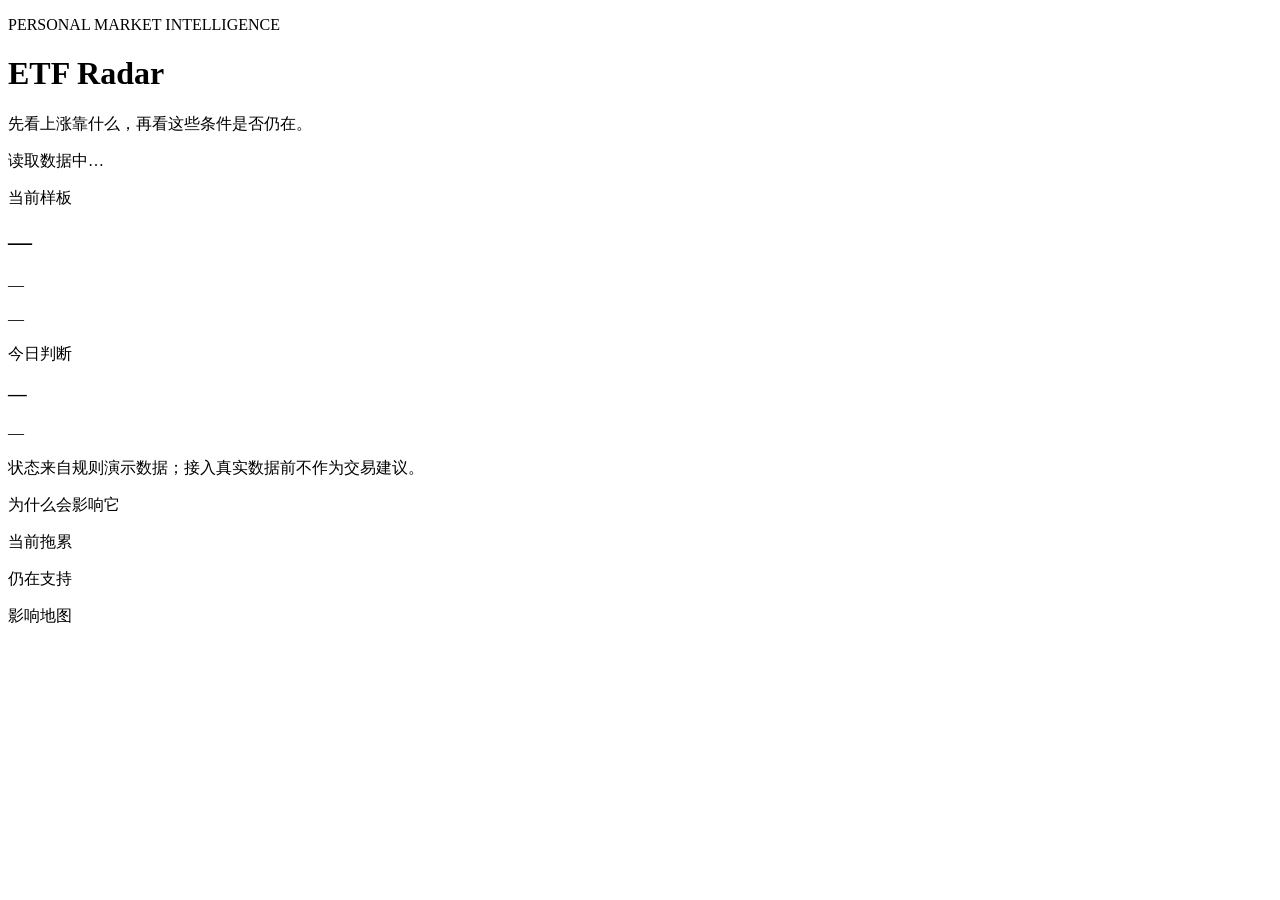
==== index.html @ 610e69da "Add ETF Radar dashboard" ====
<!doctype html>
<html lang="zh-CN">
<head>
  <meta charset="utf-8">
  <meta name="viewport" content="width=device-width, initial-scale=1">
  <title>ETF Radar · 个人情报雷达</title>
  <link rel="stylesheet" href="style.css">
</head>
<body>
  <header class="topbar">
    <div>
      <p class="eyebrow">PERSONAL MARKET INTELLIGENCE</p>
      <h1>ETF Radar</h1>
      <p class="subtitle">先看上涨靠什么，再看这些条件是否仍在。</p>
    </div>
    <div id="updateMeta" class="update-meta">读取数据中…</div>
  </header>

  <main id="app" class="page">
    <section class="hero">
      <div>
        <p class="eyebrow">当前样板</p>
        <h2 id="etfName">—</h2>
        <p id="trackingIndex" class="muted">—</p>
      </div>
      <div id="alertBadge" class="alert-badge">—</div>
    </section>

    <section class="grid metrics" id="metrics"></section>

    <section class="grid two-col">
      <article class="panel">
        <p class="section-label">今日判断</p>
        <h3 id="actionTitle">—</h3>
        <p id="actionText" class="action-text">—</p>
        <p class="disclaimer">状态来自规则演示数据；接入真实数据前不作为交易建议。</p>
      </article>
      <article class="panel">
        <p class="section-label">为什么会影响它</p>
        <div id="logicChain" class="logic-chain"></div>
      </article>
    </section>

    <section class="grid two-col">
      <article class="panel">
        <p class="section-label bad">当前拖累</p>
        <ul id="negativeSignals" class="signal-list"></ul>
      </article>
      <article class="panel">
        <p class="section-label good">仍在支持</p>
        <ul id="positiveSignals" class="signal-list"></ul>
      </article>
    </section>

    <section class="panel">
      <p class="section-label">影响地图</p>
      <div id="mapGroups" class="map-groups"></div>
    </section>
  </main>

  <script src="app.js"></script>
</body>
</html>
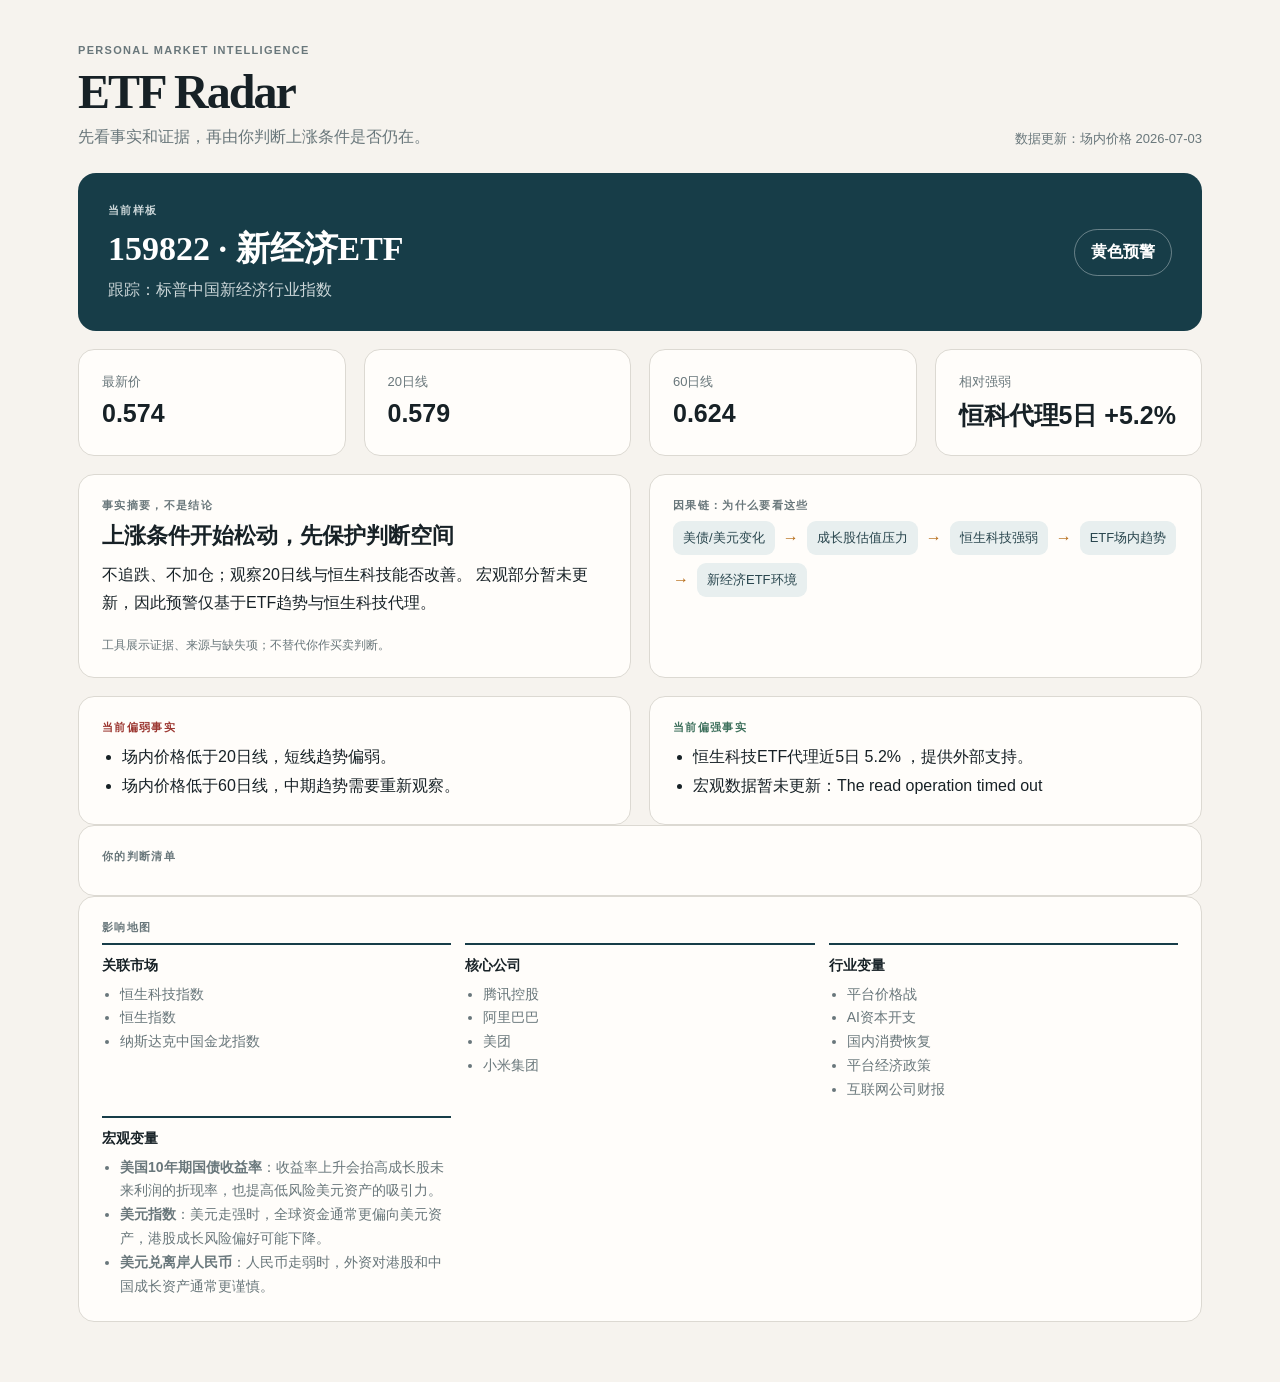
==== commit 05fe9c3b: "Refocus dashboard on evidence not conclusions" ====
--- a/index.html
+++ b/index.html
@@ -11,7 +11,7 @@
     <div>
       <p class="eyebrow">PERSONAL MARKET INTELLIGENCE</p>
       <h1>ETF Radar</h1>
-      <p class="subtitle">先看上涨靠什么，再看这些条件是否仍在。</p>
+      <p class="subtitle">先看事实和证据，再由你判断上涨条件是否仍在。</p>
     </div>
     <div id="updateMeta" class="update-meta">读取数据中…</div>
   </header>
@@ -23,33 +23,38 @@
         <h2 id="etfName">—</h2>
         <p id="trackingIndex" class="muted">—</p>
       </div>
-      <div id="alertBadge" class="alert-badge">—</div>
+      <div id="alertBadge" class="alert-badge">数据状态：—</div>
     </section>
 
     <section class="grid metrics" id="metrics"></section>
 
     <section class="grid two-col">
       <article class="panel">
-        <p class="section-label">今日判断</p>
+        <p class="section-label">事实摘要，不是结论</p>
         <h3 id="actionTitle">—</h3>
         <p id="actionText" class="action-text">—</p>
-        <p class="disclaimer">状态来自规则演示数据；接入真实数据前不作为交易建议。</p>
+        <p class="disclaimer">工具展示证据、来源与缺失项；不替代你作买卖判断。</p>
       </article>
       <article class="panel">
-        <p class="section-label">为什么会影响它</p>
+        <p class="section-label">因果链：为什么要看这些</p>
         <div id="logicChain" class="logic-chain"></div>
       </article>
     </section>
 
     <section class="grid two-col">
       <article class="panel">
-        <p class="section-label bad">当前拖累</p>
+        <p class="section-label bad">当前偏弱事实</p>
         <ul id="negativeSignals" class="signal-list"></ul>
       </article>
       <article class="panel">
-        <p class="section-label good">仍在支持</p>
+        <p class="section-label good">当前偏强事实</p>
         <ul id="positiveSignals" class="signal-list"></ul>
       </article>
+    </section>
+
+    <section class="panel">
+      <p class="section-label">你的判断清单</p>
+      <ol id="decisionChecklist" class="signal-list"></ol>
     </section>
 
     <section class="panel">
--- a/style.css
+++ b/style.css
@@ -0,0 +1 @@
+:root{--bg:#f6f3ee;--ink:#172126;--muted:#69777b;--line:#dcd9d2;--panel:#fffdfa;--navy:#173d48;--amber:#b66b16;--red:#9c3832;--green:#3f715d}*{box-sizing:border-box}body{margin:0;background:var(--bg);color:var(--ink);font-family:Inter,"PingFang SC","Microsoft YaHei",sans-serif}.topbar{max-width:1180px;margin:auto;padding:44px 28px 25px;display:flex;justify-content:space-between;gap:24px;align-items:flex-end}.eyebrow,.section-label{margin:0 0 8px;font-size:11px;font-weight:800;letter-spacing:.12em;color:var(--muted)}h1{font-family:Georgia,"Songti SC",serif;font-size:48px;letter-spacing:-.04em;margin:0}h2{font-family:Georgia,"Songti SC",serif;font-size:34px;margin:0 0 6px}.subtitle,.muted{margin:8px 0 0;color:var(--muted)}.update-meta{font-size:13px;color:var(--muted);text-align:right}.page{max-width:1180px;margin:0 auto;padding:0 28px 60px}.hero{background:var(--navy);color:#fff;padding:30px;border-radius:18px;display:flex;justify-content:space-between;align-items:center;gap:20px}.hero .eyebrow,.hero .muted{color:#cbd6d8}.alert-badge{border:1px solid rgba(255,255,255,.35);padding:12px 16px;border-radius:999px;font-weight:800}.grid{display:grid;gap:18px;margin-top:18px}.metrics{grid-template-columns:repeat(4,1fr)}.two-col{grid-template-columns:1fr 1fr}.panel,.metric{background:var(--panel);border:1px solid var(--line);border-radius:16px;padding:23px}.metric p{margin:0;color:var(--muted);font-size:13px}.metric strong{display:block;margin-top:8px;font-size:25px}.bad{color:var(--red)}.good{color:var(--green)}h3{font-size:22px;margin:0 0 10px}.action-text{line-height:1.75;margin:0}.disclaimer{font-size:12px;color:var(--muted);margin:20px 0 0}.logic-chain{display:flex;flex-wrap:wrap;gap:8px;align-items:center}.logic-chain span{background:#e8efef;color:#29464e;padding:8px 10px;border-radius:9px;font-size:13px}.logic-chain b{color:var(--amber)}.signal-list{margin:0;padding-left:20px;line-height:1.8}.map-groups{display:grid;grid-template-columns:repeat(3,1fr);gap:14px}.map-group{border-top:2px solid var(--navy);padding-top:12px}.map-group h4{margin:0 0 8px;font-size:14px}.map-group ul{margin:0;padding-left:18px;color:var(--muted);line-height:1.7;font-size:14px}@media(max-width:760px){.topbar,.hero{align-items:flex-start;flex-direction:column}.metrics,.two-col,.map-groups{grid-template-columns:1fr}h1{font-size:40px}.page,.topbar{padding-left:16px;padding-right:16px}}
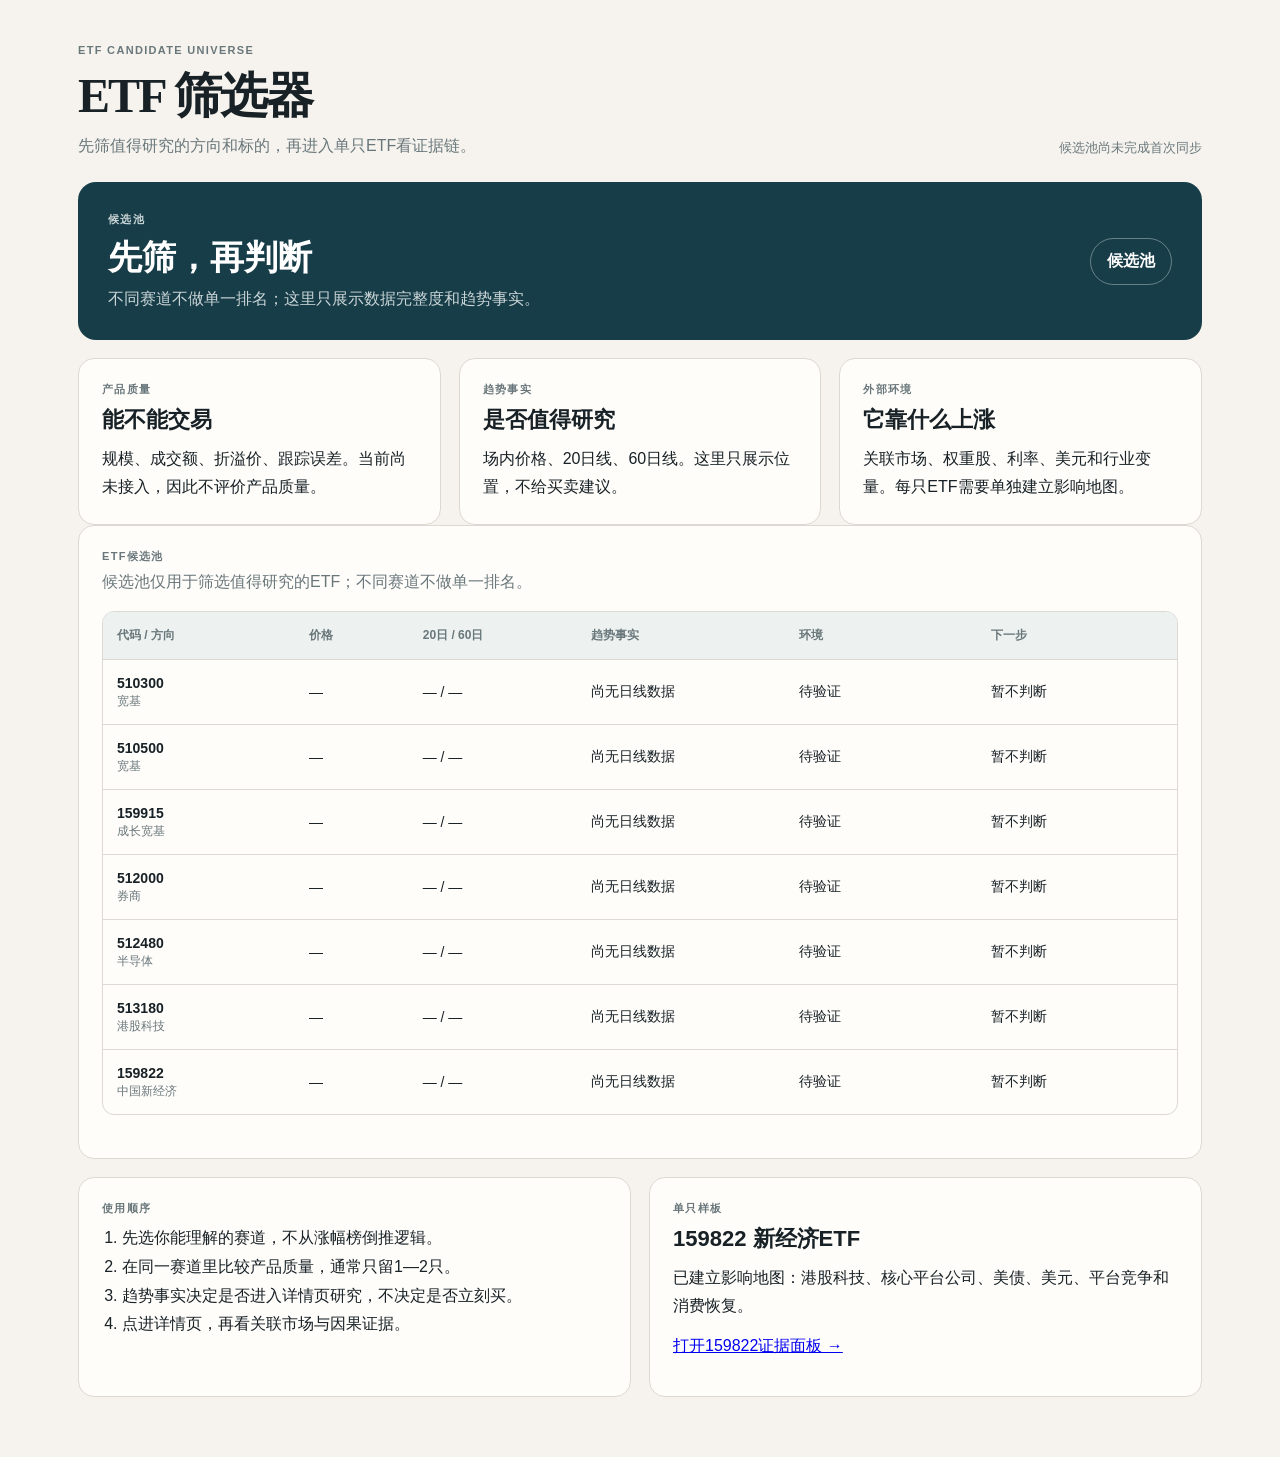
==== commit 2bd3c29f: "Make ETF screener the homepage" ====
--- a/index.html
+++ b/index.html
@@ -3,66 +3,61 @@
 <head>
   <meta charset="utf-8">
   <meta name="viewport" content="width=device-width, initial-scale=1">
-  <title>ETF Radar · 个人情报雷达</title>
+  <title>ETF Radar · ETF筛选器</title>
   <link rel="stylesheet" href="style.css">
 </head>
 <body>
   <header class="topbar">
     <div>
-      <p class="eyebrow">PERSONAL MARKET INTELLIGENCE</p>
-      <h1>ETF Radar</h1>
-      <p class="subtitle">先看事实和证据，再由你判断上涨条件是否仍在。</p>
+      <p class="eyebrow">ETF CANDIDATE UNIVERSE</p>
+      <h1>ETF 筛选器</h1>
+      <p class="subtitle">先筛值得研究的方向和标的，再进入单只ETF看证据链。</p>
     </div>
-    <div id="updateMeta" class="update-meta">读取数据中…</div>
+    <div id="screenerMeta" class="update-meta">读取候选池中…</div>
   </header>
 
-  <main id="app" class="page">
+  <main class="page">
     <section class="hero">
       <div>
-        <p class="eyebrow">当前样板</p>
-        <h2 id="etfName">—</h2>
-        <p id="trackingIndex" class="muted">—</p>
+        <p class="eyebrow">候选池</p>
+        <h2>先筛，再判断</h2>
+        <p class="muted">不同赛道不做单一排名；这里只展示数据完整度和趋势事实。</p>
       </div>
-      <div id="alertBadge" class="alert-badge">数据状态：—</div>
+      <div class="alert-badge">候选池</div>
     </section>
 
-    <section class="grid metrics" id="metrics"></section>
+    <section class="grid three-col">
+      <article class="panel"><p class="section-label">产品质量</p><h3>能不能交易</h3><p class="action-text">规模、成交额、折溢价、跟踪误差。当前尚未接入，因此不评价产品质量。</p></article>
+      <article class="panel"><p class="section-label">趋势事实</p><h3>是否值得研究</h3><p class="action-text">场内价格、20日线、60日线。这里只展示位置，不给买卖建议。</p></article>
+      <article class="panel"><p class="section-label">外部环境</p><h3>它靠什么上涨</h3><p class="action-text">关联市场、权重股、利率、美元和行业变量。每只ETF需要单独建立影响地图。</p></article>
+    </section>
 
-    <section class="grid two-col">
-      <article class="panel">
-        <p class="section-label">事实摘要，不是结论</p>
-        <h3 id="actionTitle">—</h3>
-        <p id="actionText" class="action-text">—</p>
-        <p class="disclaimer">工具展示证据、来源与缺失项；不替代你作买卖判断。</p>
-      </article>
-      <article class="panel">
-        <p class="section-label">因果链：为什么要看这些</p>
-        <div id="logicChain" class="logic-chain"></div>
-      </article>
+    <section class="panel">
+      <p class="section-label">ETF候选池</p>
+      <p id="method" class="muted"></p>
+      <div id="candidateTable" class="candidate-table"></div>
+      <p id="failureNote" class="disclaimer"></p>
     </section>
 
     <section class="grid two-col">
       <article class="panel">
-        <p class="section-label bad">当前偏弱事实</p>
-        <ul id="negativeSignals" class="signal-list"></ul>
+        <p class="section-label">使用顺序</p>
+        <ol class="signal-list">
+          <li>先选你能理解的赛道，不从涨幅榜倒推逻辑。</li>
+          <li>在同一赛道里比较产品质量，通常只留1—2只。</li>
+          <li>趋势事实决定是否进入详情页研究，不决定是否立刻买。</li>
+          <li>点进详情页，再看关联市场与因果证据。</li>
+        </ol>
       </article>
       <article class="panel">
-        <p class="section-label good">当前偏强事实</p>
-        <ul id="positiveSignals" class="signal-list"></ul>
+        <p class="section-label">单只样板</p>
+        <h3>159822 新经济ETF</h3>
+        <p class="action-text">已建立影响地图：港股科技、核心平台公司、美债、美元、平台竞争和消费恢复。</p>
+        <p><a class="detail-link" href="detail.html">打开159822证据面板 →</a></p>
       </article>
-    </section>
-
-    <section class="panel">
-      <p class="section-label">你的判断清单</p>
-      <ol id="decisionChecklist" class="signal-list"></ol>
-    </section>
-
-    <section class="panel">
-      <p class="section-label">影响地图</p>
-      <div id="mapGroups" class="map-groups"></div>
     </section>
   </main>
 
-  <script src="app.js"></script>
+  <script src="screener.js"></script>
 </body>
 </html>
--- a/style.css
+++ b/style.css
@@ -1 +1 @@
-:root{--bg:#f6f3ee;--ink:#172126;--muted:#69777b;--line:#dcd9d2;--panel:#fffdfa;--navy:#173d48;--amber:#b66b16;--red:#9c3832;--green:#3f715d}*{box-sizing:border-box}body{margin:0;background:var(--bg);color:var(--ink);font-family:Inter,"PingFang SC","Microsoft YaHei",sans-serif}.topbar{max-width:1180px;margin:auto;padding:44px 28px 25px;display:flex;justify-content:space-between;gap:24px;align-items:flex-end}.eyebrow,.section-label{margin:0 0 8px;font-size:11px;font-weight:800;letter-spacing:.12em;color:var(--muted)}h1{font-family:Georgia,"Songti SC",serif;font-size:48px;letter-spacing:-.04em;margin:0}h2{font-family:Georgia,"Songti SC",serif;font-size:34px;margin:0 0 6px}.subtitle,.muted{margin:8px 0 0;color:var(--muted)}.update-meta{font-size:13px;color:var(--muted);text-align:right}.page{max-width:1180px;margin:0 auto;padding:0 28px 60px}.hero{background:var(--navy);color:#fff;padding:30px;border-radius:18px;display:flex;justify-content:space-between;align-items:center;gap:20px}.hero .eyebrow,.hero .muted{color:#cbd6d8}.alert-badge{border:1px solid rgba(255,255,255,.35);padding:12px 16px;border-radius:999px;font-weight:800}.grid{display:grid;gap:18px;margin-top:18px}.metrics{grid-template-columns:repeat(4,1fr)}.two-col{grid-template-columns:1fr 1fr}.panel,.metric{background:var(--panel);border:1px solid var(--line);border-radius:16px;padding:23px}.metric p{margin:0;color:var(--muted);font-size:13px}.metric strong{display:block;margin-top:8px;font-size:25px}.bad{color:var(--red)}.good{color:var(--green)}h3{font-size:22px;margin:0 0 10px}.action-text{line-height:1.75;margin:0}.disclaimer{font-size:12px;color:var(--muted);margin:20px 0 0}.logic-chain{display:flex;flex-wrap:wrap;gap:8px;align-items:center}.logic-chain span{background:#e8efef;color:#29464e;padding:8px 10px;border-radius:9px;font-size:13px}.logic-chain b{color:var(--amber)}.signal-list{margin:0;padding-left:20px;line-height:1.8}.map-groups{display:grid;grid-template-columns:repeat(3,1fr);gap:14px}.map-group{border-top:2px solid var(--navy);padding-top:12px}.map-group h4{margin:0 0 8px;font-size:14px}.map-group ul{margin:0;padding-left:18px;color:var(--muted);line-height:1.7;font-size:14px}@media(max-width:760px){.topbar,.hero{align-items:flex-start;flex-direction:column}.metrics,.two-col,.map-groups{grid-template-columns:1fr}h1{font-size:40px}.page,.topbar{padding-left:16px;padding-right:16px}}+:root{--bg:#f6f3ee;--ink:#172126;--muted:#69777b;--line:#dcd9d2;--panel:#fffdfa;--navy:#173d48;--amber:#b66b16;--red:#9c3832;--green:#3f715d}*{box-sizing:border-box}body{margin:0;background:var(--bg);color:var(--ink);font-family:Inter,"PingFang SC","Microsoft YaHei",sans-serif}.topbar{max-width:1180px;margin:auto;padding:44px 28px 25px;display:flex;justify-content:space-between;gap:24px;align-items:flex-end}.eyebrow,.section-label{margin:0 0 8px;font-size:11px;font-weight:800;letter-spacing:.12em;color:var(--muted)}h1{font-family:Georgia,"Songti SC",serif;font-size:48px;letter-spacing:-.04em;margin:0}h2{font-family:Georgia,"Songti SC",serif;font-size:34px;margin:0 0 6px}.subtitle,.muted{margin:8px 0 0;color:var(--muted)}.update-meta{font-size:13px;color:var(--muted);text-align:right}.update-meta a{color:var(--navy);font-weight:700;text-decoration:none}.page{max-width:1180px;margin:0 auto;padding:0 28px 60px}.hero{background:var(--navy);color:#fff;padding:30px;border-radius:18px;display:flex;justify-content:space-between;align-items:center;gap:20px}.hero .eyebrow,.hero .muted{color:#cbd6d8}.alert-badge{border:1px solid rgba(255,255,255,.35);padding:12px 16px;border-radius:999px;font-weight:800}.grid{display:grid;gap:18px;margin-top:18px}.metrics{grid-template-columns:repeat(4,1fr)}.two-col{grid-template-columns:1fr 1fr}.three-col{grid-template-columns:repeat(3,1fr)}.panel,.metric{background:var(--panel);border:1px solid var(--line);border-radius:16px;padding:23px}.metric p{margin:0;color:var(--muted);font-size:13px}.metric strong{display:block;margin-top:8px;font-size:25px}.bad{color:var(--red)}.good{color:var(--green)}h3{font-size:22px;margin:0 0 10px}.action-text{line-height:1.75;margin:0}.disclaimer{font-size:12px;color:var(--muted);margin:20px 0 0}.logic-chain{display:flex;flex-wrap:wrap;gap:8px;align-items:center}.logic-chain span{background:#e8efef;color:#29464e;padding:8px 10px;border-radius:9px;font-size:13px}.logic-chain b{color:var(--amber)}.signal-list{margin:0;padding-left:20px;line-height:1.8}.map-groups{display:grid;grid-template-columns:repeat(3,1fr);gap:14px}.map-group{border-top:2px solid var(--navy);padding-top:12px}.map-group h4{margin:0 0 8px;font-size:14px}.map-group ul{margin:0;padding-left:18px;color:var(--muted);line-height:1.7;font-size:14px}.candidate-table{margin-top:18px;border:1px solid var(--line);border-radius:12px;overflow:hidden}.candidate-row{display:grid;grid-template-columns:1.15fr .65fr 1fr 1.25fr 1.15fr 1.1fr;gap:12px;padding:15px 14px;border-top:1px solid var(--line);font-size:14px;align-items:center}.candidate-row:first-child{border-top:none}.candidate-header{background:#edf2f1;color:var(--muted);font-size:12px;font-weight:800}.candidate-row span{min-width:0}.candidate-row strong{display:block}.candidate-row small{display:block;color:var(--muted);margin-top:3px}@media(max-width:760px){.topbar,.hero{align-items:flex-start;flex-direction:column}.metrics,.two-col,.three-col,.map-groups{grid-template-columns:1fr}h1{font-size:40px}.page,.topbar{padding-left:16px;padding-right:16px}.candidate-table{overflow-x:auto}.candidate-row{min-width:900px}}
